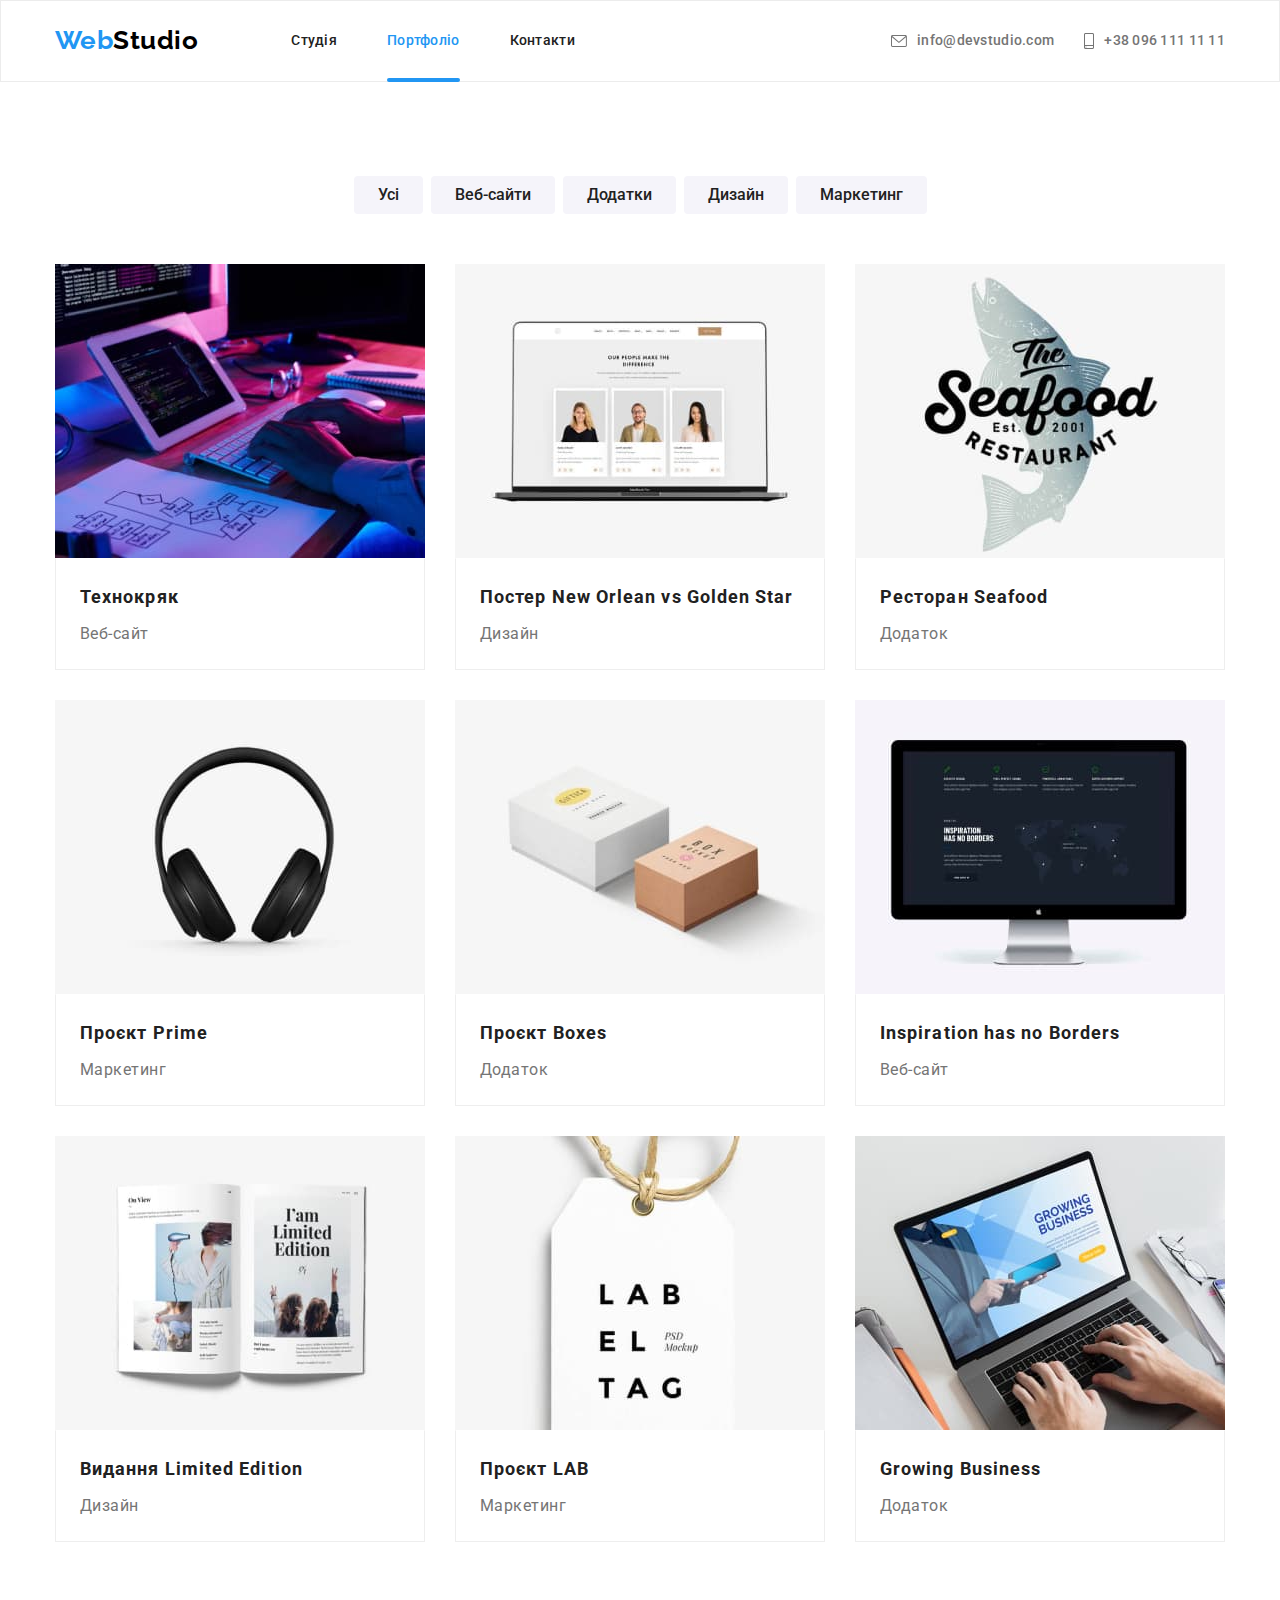
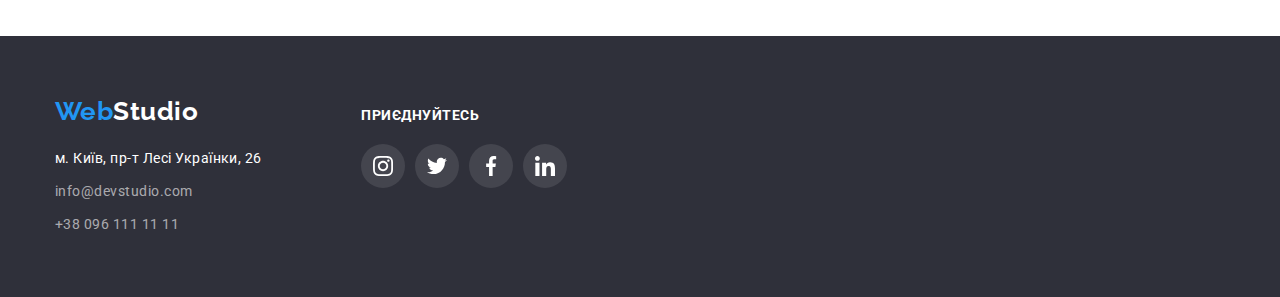
==== portfolio.html @ 3ee11355 "Вихідні дані" ====
<!DOCTYPE html>
<html lang="uk">
<head>
    <meta charset="UTF-8">
    <meta http-equiv="X-UA-Compatible" content="IE=edge">
    <meta name="viewport" content="width=device-width, initial-scale=1.0">
    <title>Document</title>
    <link rel="preconnect" href="https://fonts.googleapis.com">
    <link rel="preconnect" href="https://fonts.gstatic.com" crossorigin>
    <link href="https://fonts.googleapis.com/css2?family=Raleway:wght@700&family=Roboto:wght@400;500;700;900&display=swap"rel="stylesheet">
    <link rel="stylesheet" href="https://cdnjs.cloudflare.com/ajax/libs/modern-normalize/1.1.0/modern-normalize.min.css">
    <link rel="stylesheet" href="./css/common.css">
    <link rel="stylesheet" href="./css/styles.css">
</head>
<body>
    <header class="page-header"> 
        <div class="container main-nav">
            <nav class="nav">
                <a class="logo" href="./index.html">Web<samp class="logo-link">Studio</samp></a>

                <ul class="site-nav list">
                    <li class="item"><a href="./index.html" class="link link-nav">Студія</a></li>
                    <li class="item"><a href="./portfolio.html" class="link link-nav current">Портфоліо</a></li>
                    <li class="item"><a href="" class="link link-nav">Контакти</a></li>          
                </ul>
            </nav>

            <ul class="mail-tel list">
                <li class="item">
                    <a href="mailto:info@devstudio.com" class="link mail">
                        <svg class="mail-icon" width="16" height="12">
                            <use href="./images/icons.svg#envelope"></use>
                        </svg>
                    info@devstudio.com</a>
                </li>
                <li class="item">
                    <a href="tel:+380961111111" class="link mail">
                        <svg class="mail-icon" width="10" height="16">
                            <use href="./images/icons.svg#smartphone"></use>
                        </svg>
                    +38 096 111 11 11</a>
                </li>
            </ul>
        </div>
    </header>

    <main>
        <section class="section container">
            <h1 class="none">Фільтир</h1>
            <ul class="filter list">
                <li class="item"><button class="button" type="button">Усі</button></li>
                <li class="item"><button class="button" type="button">Веб-сайти</button></li>
                <li class="item"><button class="button" type="button">Додатки</button></li>
                <li class="item"><button class="button" type="button">Дизайн</button></li>
                <li class="item"><button class="button" type="button">Маркетинг</button></li>
            </ul>

            <ul class="portfolios-list list">
                <li class="element">
                    <a href="" class="element-link" target="_blank">
                        <div class="activ">
                            <img src="./images/work1.jpg" alt="Технокряк" width="370">
                            <p class="activ-text">Ресурс пропонує комплексні пропозиції з різним рівнем функціоналу та сервісів. Все це дозволить відвідувачу отримати
                            вичерпні відомості про компанію чи приватну особу.</p>
                        </div>
                        <div class="element-text">
                            <h2 class="title-two">Технокряк</h2>
                            <p class="text-with">Веб-сайт</p>
                        </div>
                    </a>
                </li>

                <li class="element">
                    <a href="" class="element-link" target="_blank">                    
                        <div class="activ">
                            <img src="./images/p/portfolio1.jpg" alt="Постер New Orlean vs Golden Star" width="370">
                            <p class="activ-text">Ресурс пропонує комплексні пропозиції з різним рівнем функціоналу та сервісів. Все це дозволить
                            відвідувачу отримати вичерпні відомості про компанію чи приватну особу.</p>
                        </div>
                        <div class="element-text">
                            <h2 class="title-two">Постер New Orlean vs Golden Star</h2>
                            <p class="text-with">Дизайн</p>
                        </div>
                    </a>
                </li>

                <li class="element">
                    <a href="" class="element-link" target="_blank">
                        <div class="activ">
                            <img src="./images/p/portfolio3.jpg" alt="Ресторан Seafood" width="370">
                            <p class="activ-text">Ресурс пропонує комплексні пропозиції з різним рівнем функціоналу та сервісів. Все це дозволить
                            відвідувачу отримати вичерпні відомості про компанію чи приватну особу.</p>
                        </div>
                        <div class="element-text">
                            <h2 class="title-two">Ресторан Seafood</h2>
                            <p class="text-with">Додаток</p>
                        </div>
                    </a>
                </li>

                <li class="element">
                    <a href="" class="element-link" target="_blank">
                        <div class="activ">
                            <img src="./images/p/portfolio4.jpg" alt="Проєкт Prime" width="370">
                            <p class="activ-text">Ресурс пропонує комплексні пропозиції з різним рівнем функціоналу та сервісів. Все це дозволить
                            відвідувачу отримати вичерпні відомості про компанію чи приватну особу.</p>
                        </div>
                        <div class="element-text">
                            <h2 class="title-two">Проєкт Prime</h2>
                            <p class="text-with">Маркетинг</p>
                        </div>
                    </a>
                </li>

                <li class="element">
                    <a href="" class="element-link" target="_blank">
                        <div class="activ">
                            <img src="./images/p/portfolio5.jpg" alt="Проєкт Boxes" width="370">
                            <p class="activ-text">Ресурс пропонує комплексні пропозиції з різним рівнем функціоналу та сервісів. Все це дозволить
                            відвідувачу отримати вичерпні відомості про компанію чи приватну особу.</p>
                        </div>
                        <div class="element-text">
                            <h2 class="title-two">Проєкт Boxes</h2>
                            <p class="text-with">Додаток</p>
                        </div>
                    </a>
                </li>

                <li class="element">
                    <a href="" class="element-link" target="_blank">
                        <div class="activ">
                            <img src="./images/p/portfolio6.jpg" alt="Inspiration has no Borders" width="370">
                            <p class="activ-text">Ресурс пропонує комплексні пропозиції з різним рівнем функціоналу та сервісів. Все це дозволить
                            відвідувачу отримати вичерпні відомості про компанію чи приватну особу.</p>
                        </div>
                        <div class="element-text">
                            <h2 class="title-two">Inspiration has no Borders</h2>
                            <p class="text-with">Веб-сайт</p>
                        </div>
                    </a>
                </li>

                <li class="element">
                    <a href="" class="element-link" target="_blank">
                        <div class="activ">
                            <img src="./images/p/portfolio7.jpg" alt="Видання Limited Edition" width="370">
                            <p class="activ-text">Ресурс пропонує комплексні пропозиції з різним рівнем функціоналу та сервісів. Все це дозволить
                            відвідувачу отримати вичерпні відомості про компанію чи приватну особу.</p>
                        </div>
                        <div class="element-text">
                            <h2 class="title-two">Видання Limited Edition</h2>
                            <p class="text-with">Дизайн</p>
                        </div>
                    </a>
                </li>

                <li class="element">
                    <a href="" class="element-link" target="_blank">
                        <div class="activ">
                            <img src="./images/p/portfolio8.jpg" alt="Проєкт LAB" width="370">
                            <p class="activ-text">Ресурс пропонує комплексні пропозиції з різним рівнем функціоналу та сервісів. Все це дозволить
                            відвідувачу отримати вичерпні відомості про компанію чи приватну особу.</p>
                        </div>
                        <div class="element-text">
                            <h2 class="title-two">Проєкт LAB</h2>
                            <p class="text-with">Маркетинг</p>
                        </div>
                    </a>
                </li>

                <li class="element">
                    <a href="" class="element-link" target="_blank">
                       <div class="activ">
                        <img src="./images/p/portfolio9.jpg" alt="Growing Business" width="370">
                        <p class="activ-text">Ресурс пропонує комплексні пропозиції з різним рівнем функціоналу та сервісів. Все це дозволить
                        відвідувачу отримати вичерпні відомості про компанію чи приватну особу.</p>
                       </div>
                        <div class="element-text">
                            <h2 class="title-two">Growing Business</h2>
                            <p class="text-with">Додаток</p>
                        </div>
                    </a>
                </li>
            </ul>
        </section>
    </main>

<footer class="footer">
    <div class="container footer-aside">
        <div class="footer-iten">
            <a class="logo" href="./index.html">Web<samp class="logo-footer">Studio</samp></a>

            <address class="address-team">
                <ul class="list">
                    <li class="info-maps"><a class="address maps"
                            href="https://www.google.com/maps/place/%D0%B1%D1%83%D0%BB%D1%8C%D0%B2%D0%B0%D1%80+%D0%9B%D0%B5%D1%81%D1%96+%D0%A3%D0%BA%D1%80%D0%B0%D1%97%D0%BD%D0%BA%D0%B8,+26,+%D0%9A%D0%B8%D1%97%D0%B2,+02000/@50.4266042,30.5366785,17.25z/data=!4m5!3m4!1s0x40d4cf0e033ecbe9:0x57a4dffefec77da0!8m2!3d50.4265807!4d30.5383858"
                            target="_blank" rel="noopener noreferrer">м. Київ, пр-т Лесі Українки, 26</a></li>
                    <li class="info"><a class="address" href="mailto:info@devstudio.com">info@devstudio.com</a></li>
                    <li class="info"><a class="address" href="tel:+380961111111">+38 096 111 11 11</a></li>
                </ul>
            </address>
        </div>
        <div class="join">
            <h3 class="join-text">ПРИЄДНУЙТЕСЬ</h3>
            <ul class="join-list">
                <li>
                    <a href="https://www.instagram.com/" class="socials-item changes" target="_blank">
                        <svg class="socials-icon changes" width="20" height="20">
                            <use href="./images/icons.svg#instagram"></use>
                        </svg>
                    </a>
                </li>

                <li>
                    <a href="https://twitter.com/?lang=uk" class="socials-item changes" target="_blank">
                        <svg class="socials-icon changes" width="20" height="20">
                            <use href="./images/icons.svg#twitter"></use>
                        </svg>
                    </a>
                </li>

                <li>
                    <a href="https://www.facebook.com/" class="socials-item changes" target="_blank">
                        <svg class="socials-icon changes" width="20" height="20">
                            <use href="./images/icons.svg#facebook"></use>
                        </svg>
                    </a>
                </li>

                <li>
                    <a href="https://www.linkedin.com/" class="socials-item changes" target="_blank">
                        <svg class="socials-icon changes" width="20" height="20">
                            <use href="./images/icons.svg#linkedin"></use>
                        </svg>
                    </a>
                </li>
            </ul>
        </div>

    </div>
</footer>

</body>
</html>
---- css/common.css ----
html {
    box-sizing: border-box;
}

*,
*::before,
*::after {
    box-sizing: inherit;
}

:root {
--primary-text-color: #212121;
--title-text-color: #757575;
--accnent-color: #2196F3;
--primary-white-color: #FFFFFF;
}

body {
    background-color: var(--primary-white-color);
    color: var(--title-text-color);
    font-family: 'Roboto', sans-serif;
    letter-spacing: 0.03em;
}

.list {
    padding: 0;
    margin: 0;
    list-style: none;
}

.page-header {
    border: 1px solid #ECECEC;
}

.main-nav {
    display: flex;
    align-items: center;
    padding-left: 10px;
}

.logo {
    margin-right: 93px;
    color: #2196F3;
    font-family: "Raleway", cursive;
    font-weight: 700;
    font-size: 26px;
    line-height: 1.2;
    text-decoration: none;
}

.logo-link {
    color: #000000; 
    font-family: "Raleway", cursive;
    font-weight: 700;
    font-size: 26px;
    line-height: 1.2;
    text-decoration: none;    
}

.logo-footer {
    color: #FFFFFF; 
    font-family: "Raleway", cursive;
    font-weight: 700;
    font-size: 26px;
    line-height: 1.2;
    text-decoration: none; 
}

.nav {
    display: flex;
    justify-content: center;
    align-items: center;
}

.site-nav {
    display: flex;
}
 
.item {
    position: relative;
}

.link-nav::after {
    content: "";
    position: absolute;
    left: 0;
    bottom: -1px;
    width: 100%;
    height: 4px;
    border-radius: 2px;
    background-color: var(--accnent-color);
    opacity: 0;
    transition: opacity 250ms cubic-bezier(0.4, 0, 0.2, 1);
}

.link-nav:hover::after,
.link-nav:focus::after {
    opacity: 1;
}

.current::before {
    content: "";
    position: absolute;
    left: 0;
    bottom: -1px;
    width: 100%;
    height: 4px;
    border-radius: 2px;
    background-color: var(--accnent-color);
}

.site-nav .item:not(:last-child) {
    margin-right: 50px;
}

.site-nav .link {
    display: block;
    padding-top: 32px;
    padding-bottom: 32px;
    
    color: var(--primary-text-color);
    font-weight: 500;
    font-size: 14px;
    line-height: 1.14;
    letter-spacing: 0.02em;
    text-decoration: none;
    transition: color 250ms cubic-bezier(0.4, 0, 0.2, 1);
}
    
.site-nav .link:hover, 
.site-nav .link:focus {
    color: var(--accnent-color);
}
    
.site-nav .link.current {
    color: var(--accnent-color);
}
    
.mail-tel {
    display: flex;
    margin-left: auto;
}

.mail-tel .item:not(:last-child) {
    margin-right: 30px;
}

.mail-icon {
    fill: currentColor;
    margin-right: 10px;
}

.mail {
    color: var(--title-text-color);
    font-weight: 500;
    font-size: 14px;
    line-height: 1.14;
    letter-spacing: 0.02em;
    text-decoration: none;
    display: flex;
    justify-content: center;
    align-items: center;
    transition: color 250ms cubic-bezier(0.4, 0, 0.2, 1);
}

.mail:hover,
.mail:focus {
    color: var(--accnent-color);
}
    
/* Футер */

.footer {
    background: #2F303A;
    padding-top: 60px;
    padding-bottom: 60px;
}

.footer-aside {
    display: flex;
    align-items: baseline;
}

.footer-iten {
    display: flex;
    flex-direction: column;
}

.address-team {
    display: flex;
    flex-direction: column;
}

.address {
    font-style: normal;
    font-weight: 400;
    font-size: 14px;
    line-height: 1.71;
    margin-top: 9px;
    color: rgba(255, 255, 255, 0.6);
    text-decoration: none;
    transition: color 250ms cubic-bezier(0.4, 0, 0.2, 1);
}

.address.maps {
    color: var(--primary-white-color);
}

.info-maps {
    margin-top: 20px;
}

.info {
    margin-top: 9px;
}

.address:hover,
.address:focus {
    color: var(--accnent-color);
}

.join {
    display: flex;
    flex-direction: column;
    margin-left: 70px;
}
.join-text {
    margin-bottom: 20px;
    font-weight: 700;
    font-size: 14px;
    line-height: 1.14;
    color: var(--primary-white-color);
}

.join-list {
    display: flex;
}
 
.socials-item.changes {
    background-color: rgba(255, 255, 255, 0.1);
}

.socials-icon.changes {
    fill: #FFFFFF;
}
---- css/styles.css ----
ul {
    list-style: none;
    padding: 0;
    margin: 0;
}

a {
    text-decoration: none;
    color: inherit;
}

h1,
h2,
h3,
h4,
h5,
h6 {
    margin: 0;
}

p {
    margin: 0;
}

address {
    font-style: normal;
}

button {
    font-family: inherit;
    padding: 0;
    margin: 0;
}

img {
    display: block;
    max-width: 100%;
    height: auto;
}


.container {
    width: 1200px;
    padding-left: 15px;
    padding-right: 15px;

    margin-left: auto;
    margin-right: auto;
}

.none {
    display: none;
}

/* Секція Герой */

.hero-title {
    color: var(--primary-white-color);
    font-weight: 900;
    font-size: 44px;
    line-height: 1.36;
    letter-spacing: 0.06em;
    text-transform: uppercase;
    max-width: 696px;
    margin: 0 auto;
    margin-bottom: 30px;
    text-align: center;
}

.hero {
    display: block;
    background: #2F303A;
    text-align: center;
    padding-top: 200px;
    padding-bottom: 200px;
}

.overlay {
    max-width: 1600px;
    height: 600px;
    margin-left: auto;
    margin-right: auto;
    outline: 1px solid #C4C4C4;
    background-image: linear-gradient(
            to right,
            rgba(47, 48, 58, 0.4),
            rgba(47, 48, 58, 0.4)
        ),
        url(../images/hero.jpg);
    background-repeat: no-repeat;
    background-position: center;
    background-size: cover;
}

/* Параметри секцій */

.section {
    padding-top: 94px;
    padding-bottom: 94px;
}

.section.no-padding {
    padding-bottom: 0;
}

.section-title {
    margin-top: 0;
    margin-bottom: 50px;
    color: var(--primary-text-color);
    font-weight: 700;
    font-size: 36px;
    line-height: 1.17;
    text-align: center;
    
}

/* Секція Особливості */

.feature-list .title {
    margin-top: 30px;
    margin-bottom: 10px;
    color: var(--primary-text-color);
    font-weight: 700;
    font-size: 14px;
    line-height: 1.14;
}

.feature-list .text {
    margin: 0;
    font-weight: 400;
    font-size: 14px;
    line-height: 1.71;
}

.feature-list{
    display: flex;
    flex-wrap: wrap;
}

.feature {
    width: 270px;
    margin-right: 30px;
    margin-bottom: 30px;
}

.feature:nth-child(4n) {
    margin-right: 0;
}

.feature:nth-last-child(-n+4) {
    margin-bottom: 0;
}

.feature-item {
    display: flex;
    align-items: center;
    border: none;
    width: 270px;
    height: 120px;
    background-color: #F5F4FA;
}

.feature-icon {
    margin: 0 auto;
    fill: currentColor;
}

/* Секція Роботи */

.work {
    display: flex;
  } 

.item-work {
    position: relative;
    width: calc((100%-60px)/3);
    margin-right: 30px;
}

.item-work:nth-child(3n) {
    margin-right: 0;
}

.text-background {
    position: absolute;
    width: 100%;
    bottom: 0;
    font-weight: 700;
    font-size: 14px;
    line-height: 1.143;
    text-align: center;
    text-transform: uppercase;
    color: var(--primary-white-color);
    padding: 27px 0;
    background: rgba(47, 48, 58, 0.8);
}

/* Секція Команда */

.team-list .title {
    margin-top: 30px;
    margin-bottom: 0;
    font-weight: 500;
    font-size: 16px;
    line-height: 1.19;
    color: var(--primary-text-color);
    text-align: center
}

.team-list .text-two {
    margin-top: 10px;
    margin-bottom: 18px;
    font-weight: 400;
    font-size: 16px;
    line-height: 1.19;
    text-align: center

}

.team {
    background: #F5F4FA
}

.team-list {
    display: flex;
    flex-wrap: wrap;
}

.element-team {
    background: #FFFFFF;
    box-shadow: 0px 1px 3px rgba(0, 0, 0, 0.12), 0px 1px 1px rgba(0, 0, 0, 0.14), 0px 2px 1px rgba(0, 0, 0, 0.2);
    border-radius: 0px 0px 4px 4px;
    width: 270px;
    margin-right: 30px;
    margin-bottom: 30px;
}

.element-team:nth-child(4n) {
    margin-right: 0;
}

.element-team:nth-last-child(-n+4) {
    margin-bottom: 0;
}

.socials {
    display: flex;
    margin-left: 32px;
    margin-bottom: 30px;
}

.socials-item:nth-child(4n) {
    margin-right: 0;
}

.socials-item {
    width: 44px;
    height: 44px;
    margin-right: 10px;
    border: none;
    display: flex;
    align-items: center;
    justify-content: center;
    border-radius: 50%;
    color: #AFB1B8;
    transition: color 250ms cubic-bezier(0.4, 0, 0.2, 1),
    background-color 250ms cubic-bezier(0.4, 0, 0.2, 1);
}

.socials-item:hover,
.socials-item:focus {
    color: var(--primary-white-color);
    background-color: var(--accnent-color);
}

.socials-icon {
    fill: currentColor;
}

/* Кнопки */

.button-primaru {
    display: inline-block;
    border: 1px solid transparent;
    padding-top: 8px;
    padding-bottom: 8px;
    min-width: 216px;

    color: var(--primary-white-color);
    background: #2196F3;
    box-shadow: 0px 4px 4px rgba(0, 0, 0, 0.15);
    font-weight: 700;
    font-size: 16px;
    line-height: 1.875;
    letter-spacing: 0.06em;
    border-radius: 4px;
    text-align: center;
    cursor: pointer;
    transition: background 250ms cubic-bezier(0.4, 0, 0.2, 1),
    box-shadow 250ms cubic-bezier(0.4, 0, 0.2, 1);
}

.button-primaru:hover,
.button-primaru:focus {
    background: #188CE8;
    box-shadow: 0px 4px 4px rgba(0, 0, 0, 0.15);
}

.button {
    font-family: 'Roboto', sans-serif;
    display: inline-block;
    padding-top: 5px;
    padding-bottom: 5px;
    padding-left: 23px;
    padding-right: 23px;
    color: var(--primary-text-color);
    background-color: #F5F4FA;
    font-weight: 500;
    font-size: 16px;
    line-height: 1.625;
    border-radius: 4px;
    border: 1px solid transparent;
    text-decoration: none;
    cursor: pointer;
    transition: color 250ms cubic-bezier(0.4, 0, 0.2, 1),
    background-color 250ms cubic-bezier(0.4, 0, 0.2, 1),
    box-shadow 250ms cubic-bezier(0.4, 0, 0.2, 1);
}

.button:hover,
.button:focus {
    color: var(--primary-white-color);
    background-color:var(--accnent-color);
    box-shadow: 0px 3px 1px rgba(0, 0, 0, 0.1), 0px 1px 2px rgba(0, 0, 0, 0.08), 0px 2px 2px rgba(0, 0, 0, 0.12);
}


/* Постійні клієнти */

.clients {
    display: flex;
    padding: 0;
    margin: 0 auto;
    list-style: none;
}

.customers {
    display: flex;
    width: 170px;
    height: 92px;
    margin-right: 30px;
}

.customers:nth-child(6n) {
    margin-right: 0;
}

.clients-item {
    width: 100%;
    display: flex;
    align-items: center;
    justify-content: center;
    border: 1px solid #AFB1B8;
    border-radius: 4px;
    color: #AFB1B8;
    transition: border 250ms cubic-bezier(0.4, 0, 0.2, 1),
    color 250ms cubic-bezier(0.4, 0, 0.2, 1);
}

.clients-item:hover,
.clients-item:focus {
    border: 1px solid var(--accnent-color);
    color: var(--accnent-color);
}

.clients-icon {
    fill: currentColor;
}

/* Фільтер */

.filter {
    display: flex;
    justify-content: center;
    margin-bottom: 50px;
}

.filter .item:not(:last-child) {
    margin-right: 8px;
}

/* Портфоліо */

.portfolios-list .title-two {
    margin-top: 20px;
    margin-bottom: 0;
    margin-left: 24px;
    color:var(--primary-text-color);
    font-weight: 700;
    font-size: 18px;
    line-height: 2; 
    letter-spacing: 0.06em;
}

.portfolios-list .text-with {
    margin-top: 4px;
    margin-bottom: 20px;
    margin-left: 24px;
    font-weight: 400;
    font-size: 16px;
    line-height: 1.875;
}

.portfolios-list{
    display: flex;
    flex-wrap: wrap;
}

.element {
    width: 370px;
    margin-right: 30px;
    margin-bottom: 30px;
}

.element:nth-child(3n) {
    margin-right: 0;
}

.element:nth-last-child(-n+3) {
    margin-bottom: 0;
}

.activ {
    position: relative;
    overflow: hidden;
}

.activ-text {
    position: absolute;
    height: 100%;
    top: 0;
    left: 0;
    padding: 63px 24px;
    font-weight: 400;
    font-size: 18px;
    line-height: 1.55;
    color: var(--primary-white-color);
    display: flex;
    background: rgba(33, 150, 243, 0.9);
    transform: translateY(100%);
    transition: transform 250ms cubic-bezier(0.4, 0, 0.2, 1);
}

.element-text {
    border: 1px solid #EEEEEE;
    border-top: 1px solid transparent;
}

.element-link {
    display: block;
    transition: box-shadow 250ms cubic-bezier(0.4, 0, 0.2, 1);
}

.element-link:hover .activ-text,
.element-link:focus .activ-text {
    transform: translateY(0);
}

.element-link:hover,
.element-link:focus {
    box-shadow: 0px 1px 1px rgba(0, 0, 0, 0.12), 0px 4px 4px rgba(0, 0, 0, 0.06), 1px 4px 6px rgba(0, 0, 0, 0.16);
}

/* Модельне вікно */

.backdrop {
    position: fixed;
    top: 0;
    bottom: 0;
    left: 0;
    right: 0;
    background-color: rgba(0, 0, 0, 0.2);
    opacity: 1;
    transition: opacity 250ms cubic-bezier(0.4, 0, 0.2, 1);
}

.backdrop.is-hidden {
    opacity: 0;
    pointer-events: none;
}

.backdrop.is-hidden .modal {
    transform: translate(-50%, -50%) scale(1.1);
}

.modal {
    position: absolute;
    top: 50%;
    left: 50%;
    min-height: 581px;
    min-width: 528px;
    background-color: #FFFFFF;
    border-radius: 4px;
    transform: translate(-50%, -50%) scale(0.9);
    transition: transform 250ms cubic-bezier(0.4, 0, 0.2, 1);

}

.button-modal {
    display: flex;
    justify-content: center;
    align-items: center;
    margin-left: auto;
    margin-top: 8px;
    margin-right: 8px;
    width: 30px;
    height: 30px;
    border-radius: 50%;
    border: 1px solid rgba(0, 0, 0, 0.1);
    background-color: var(--primary-white-color);
    cursor: pointer;
}

.modal-close {
    fill: currentColor;
}

.button-modal:hover,
.button-modal:focus {
    color: var(--accnent-color);
}
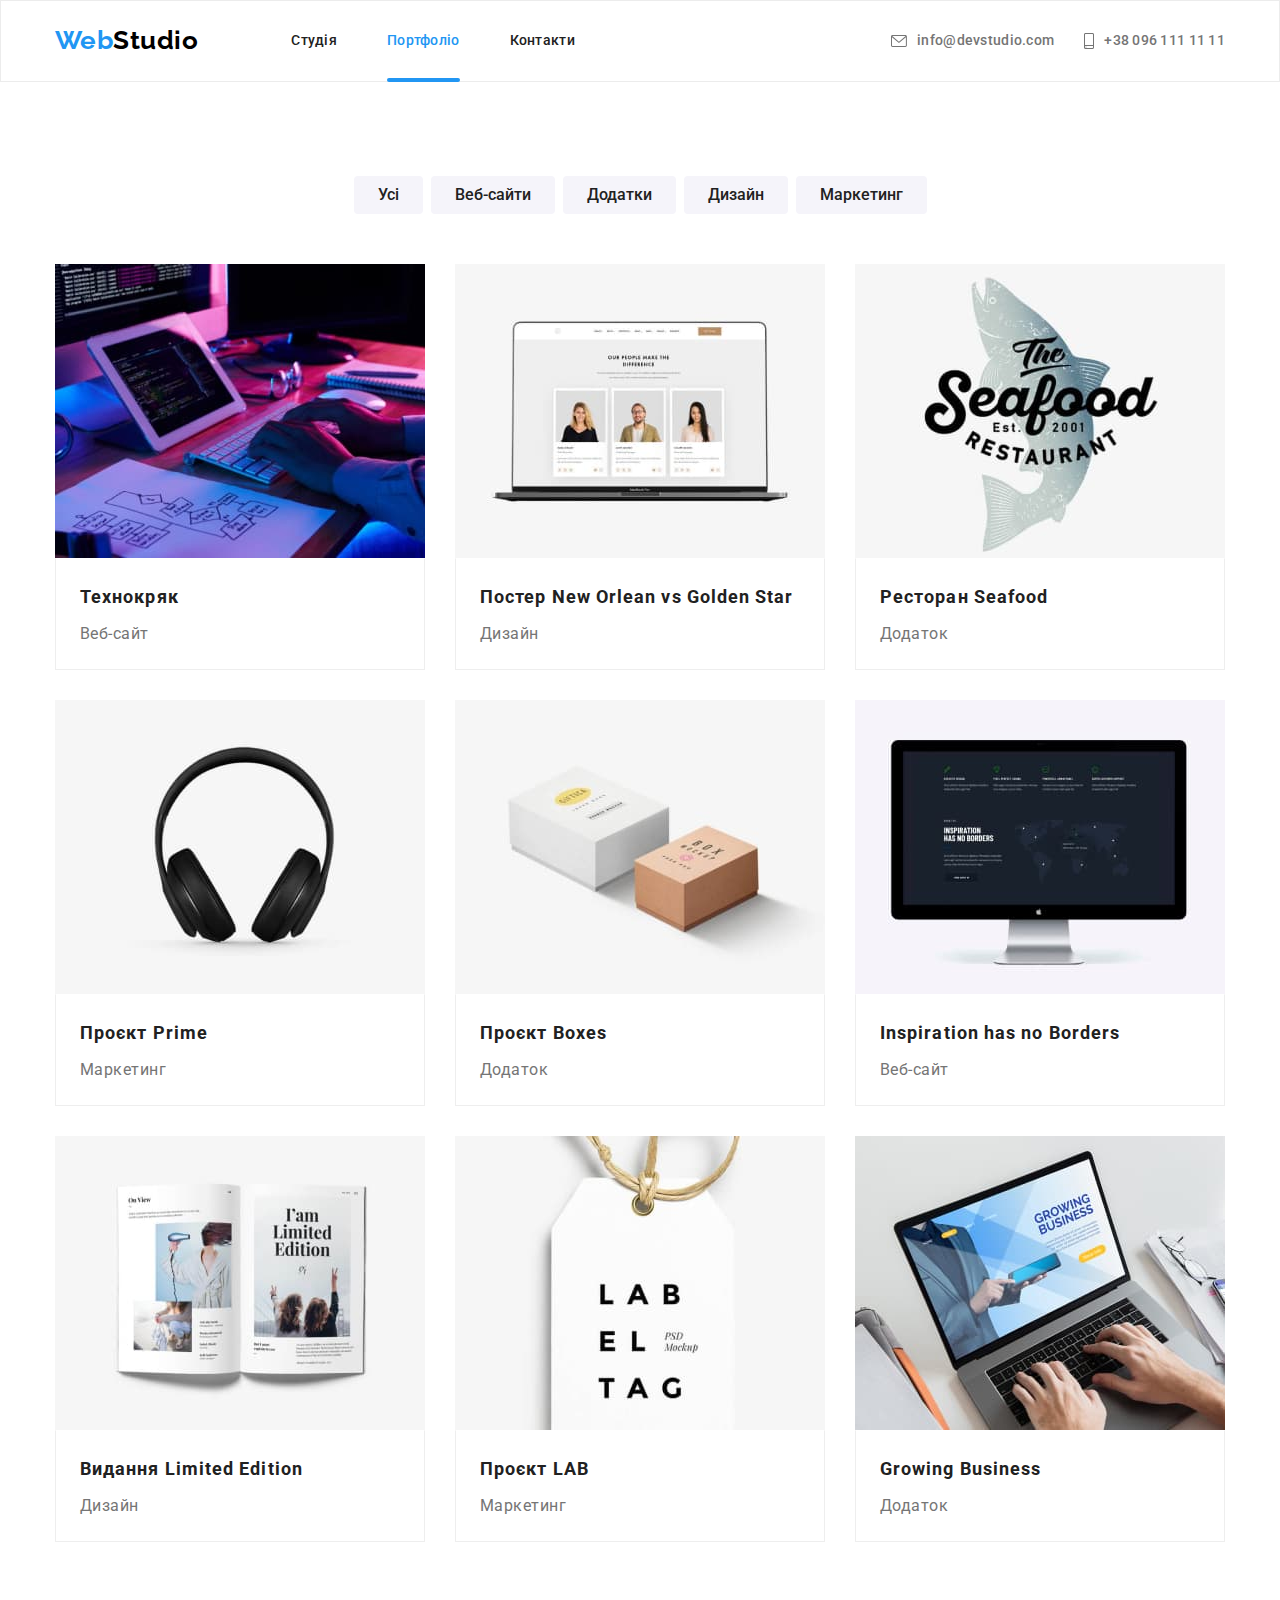
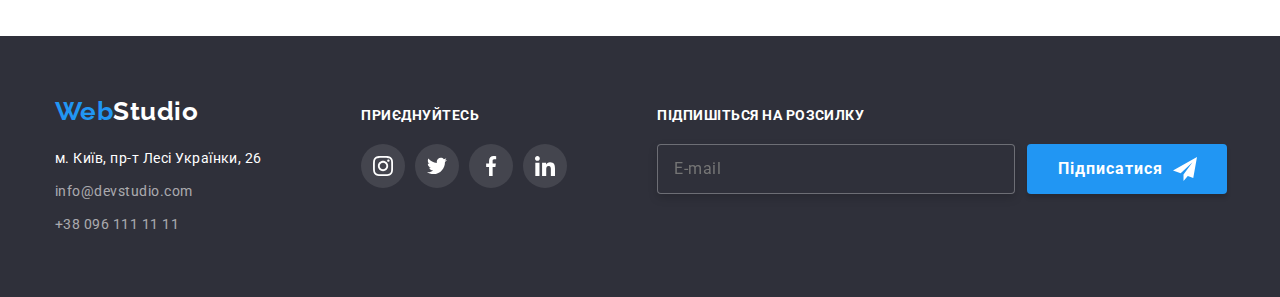
==== commit 5f3dad88: "Модельне вікно і форма" ====
--- a/portfolio.html
+++ b/portfolio.html
@@ -46,7 +46,7 @@
 
     <main>
         <section class="section container">
-            <h1 class="none">Фільтир</h1>
+            <h1 class="visually-hidden">Фільтир</h1>
             <ul class="filter list">
                 <li class="item"><button class="button" type="button">Усі</button></li>
                 <li class="item"><button class="button" type="button">Веб-сайти</button></li>
@@ -237,6 +237,20 @@
             </ul>
         </div>
 
+        <div class="subscription">
+            <h3 class="subscription-text join-text">Підпишіться на розсилку</h3>
+            <form class="subscription-form">
+                <label class="subscription-label" for="mail"></label>
+                <input class="subscription-input" type="email" name="mail" id="mail" placeholder="E-mail" required>
+        
+                <button class="button-primaru subscription" type="submit">Підписатися
+                    <svg class="button-icon" width="24" height="24">
+                        <use href="./images/icons.svg#telegram"></use>
+                    </svg>
+                </button>
+            </form>
+        </div>
+        
     </div>
 </footer>
 
--- a/css/common.css
+++ b/css/common.css
@@ -13,6 +13,9 @@
 --title-text-color: #757575;
 --accnent-color: #2196F3;
 --primary-white-color: #FFFFFF;
+
+/* кубик для анімації  */
+--cubic-time: 250ms cubic-bezier(0.4, 0, 0.2, 1);
 }
 
 body {
@@ -90,7 +93,7 @@
     border-radius: 2px;
     background-color: var(--accnent-color);
     opacity: 0;
-    transition: opacity 250ms cubic-bezier(0.4, 0, 0.2, 1);
+    transition: opacity var(--cubic-time);
 }
 
 .link-nav:hover::after,
@@ -124,7 +127,7 @@
     line-height: 1.14;
     letter-spacing: 0.02em;
     text-decoration: none;
-    transition: color 250ms cubic-bezier(0.4, 0, 0.2, 1);
+    transition: color var(--cubic-time);
 }
     
 .site-nav .link:hover, 
@@ -160,7 +163,7 @@
     display: flex;
     justify-content: center;
     align-items: center;
-    transition: color 250ms cubic-bezier(0.4, 0, 0.2, 1);
+    transition: color var(--cubic-time);
 }
 
 .mail:hover,
@@ -199,7 +202,7 @@
     margin-top: 9px;
     color: rgba(255, 255, 255, 0.6);
     text-decoration: none;
-    transition: color 250ms cubic-bezier(0.4, 0, 0.2, 1);
+    transition: color var(--cubic-time);
 }
 
 .address.maps {
@@ -229,6 +232,7 @@
     font-weight: 700;
     font-size: 14px;
     line-height: 1.14;
+    text-transform: uppercase;
     color: var(--primary-white-color);
 }
 
@@ -243,3 +247,42 @@
 .socials-icon.changes {
     fill: #FFFFFF;
 }
+
+/* Підписка на розсилку  */
+
+.subscription {
+    margin-left: 80px;
+}
+
+.subscription-text {
+    display: block;
+}
+
+.subscription-form {
+    display: flex;
+}
+
+.subscription-input {
+    display: block;
+    padding: 15px 16px;
+    width: 358px;
+    height: 50px;
+    border: 1px solid rgba(255, 255, 255, 0.3);
+    filter: drop-shadow(0px 4px 4px rgba(0, 0, 0, 0.15));
+    border-radius: 4px;
+    outline: navy;
+    transition: border-color var(--cubic-time);
+    font-size: 16px;
+    line-height: 1.25;
+    letter-spacing: 0.03em;
+    color: var(--primary-white-color);
+    background: #2F303A;
+}
+
+.subscription-input:focus {
+    border-color: var(--accnent-color);
+}
+
+.button-icon {
+    margin-left: 10px;
+}--- a/css/styles.css
+++ b/css/styles.css
@@ -48,8 +48,17 @@
     margin-right: auto;
 }
 
-.none {
-    display: none;
+.visually-hidden {
+    position: absolute;
+    white-space: nowrap;
+    width: 1px;
+    height: 1px;
+    overflow: hidden;
+    border: 0;
+    padding: 0;
+    clip: rect(0 0 0 0);
+    clip-path: inset(50%);
+    margin: -1px;
 }
 
 /* Секція Герой */
@@ -263,8 +272,8 @@
     justify-content: center;
     border-radius: 50%;
     color: #AFB1B8;
-    transition: color 250ms cubic-bezier(0.4, 0, 0.2, 1),
-    background-color 250ms cubic-bezier(0.4, 0, 0.2, 1);
+    transition: color var(--cubic-time),
+    background-color var(--cubic-time);
 }
 
 .socials-item:hover,
@@ -282,8 +291,8 @@
 .button-primaru {
     display: inline-block;
     border: 1px solid transparent;
-    padding-top: 8px;
-    padding-bottom: 8px;
+    padding-top: 9px;
+    padding-bottom: 9px;
     min-width: 216px;
 
     color: var(--primary-white-color);
@@ -296,8 +305,24 @@
     border-radius: 4px;
     text-align: center;
     cursor: pointer;
-    transition: background 250ms cubic-bezier(0.4, 0, 0.2, 1),
-    box-shadow 250ms cubic-bezier(0.4, 0, 0.2, 1);
+    transition: background var(--cubic-time),
+    box-shadow var(--cubic-time);
+}
+
+.button-primaru.submit {
+    display: block;
+    margin: 0 auto;
+    margin-top: 30px;
+    min-width: 200px;
+}
+
+.button-primaru.subscription {
+    display: flex;
+    justify-content: center;
+    align-items: center;
+    margin: 0 auto;
+    margin-left: 12px;
+    min-width: 200px;
 }
 
 .button-primaru:hover,
@@ -322,9 +347,9 @@
     border: 1px solid transparent;
     text-decoration: none;
     cursor: pointer;
-    transition: color 250ms cubic-bezier(0.4, 0, 0.2, 1),
-    background-color 250ms cubic-bezier(0.4, 0, 0.2, 1),
-    box-shadow 250ms cubic-bezier(0.4, 0, 0.2, 1);
+    transition: color var(--cubic-time),
+    background-color var(--cubic-time),
+    box-shadow var(--cubic-time);
 }
 
 .button:hover,
@@ -363,8 +388,8 @@
     border: 1px solid #AFB1B8;
     border-radius: 4px;
     color: #AFB1B8;
-    transition: border 250ms cubic-bezier(0.4, 0, 0.2, 1),
-    color 250ms cubic-bezier(0.4, 0, 0.2, 1);
+    transition: border var(--cubic-time),
+    color var(--cubic-time);
 }
 
 .clients-item:hover,
@@ -448,7 +473,7 @@
     display: flex;
     background: rgba(33, 150, 243, 0.9);
     transform: translateY(100%);
-    transition: transform 250ms cubic-bezier(0.4, 0, 0.2, 1);
+    transition: transform var(--cubic-time);
 }
 
 .element-text {
@@ -458,7 +483,7 @@
 
 .element-link {
     display: block;
-    transition: box-shadow 250ms cubic-bezier(0.4, 0, 0.2, 1);
+    transition: box-shadow var(--cubic-time);
 }
 
 .element-link:hover .activ-text,
@@ -476,56 +501,214 @@
 .backdrop {
     position: fixed;
     top: 0;
-    bottom: 0;
     left: 0;
     right: 0;
+    bottom: 0;
+    overflow-y: auto;
+    overflow-x: hidden;
+    width: 100%;
+    height: 100%;
+    z-index: 10;
     background-color: rgba(0, 0, 0, 0.2);
-    opacity: 1;
-    transition: opacity 250ms cubic-bezier(0.4, 0, 0.2, 1);
+    transition: visibility var(--cubic-time),
+    opacity var(--cubic-time);
 }
 
 .backdrop.is-hidden {
+    visibility: hidden;
     opacity: 0;
     pointer-events: none;
 }
 
-.backdrop.is-hidden .modal {
-    transform: translate(-50%, -50%) scale(1.1);
+.backdrop.is-hidden .modal-body {
+    transform: scale(1.3);
 }
 
 .modal {
-    position: absolute;
-    top: 50%;
-    left: 50%;
-    min-height: 581px;
-    min-width: 528px;
-    background-color: #FFFFFF;
-    border-radius: 4px;
-    transform: translate(-50%, -50%) scale(0.9);
-    transition: transform 250ms cubic-bezier(0.4, 0, 0.2, 1);
-
-}
-
-.button-modal {
+    min-height: 100vh;
     display: flex;
     justify-content: center;
     align-items: center;
-    margin-left: auto;
-    margin-top: 8px;
-    margin-right: 8px;
+    position: sticky;
+    width: 100%;
+}
+
+.modal-body {
+    position: relative;
+    width: 528px;
+    background-color: #FFFFFF;
+    box-shadow: 0px 1px 3px rgba(0, 0, 0, 0.12), 0px 1px 1px rgba(0, 0, 0, 0.14), 0px 2px 1px rgba(0, 0, 0, 0.2);
+    border-radius: 4px;
+    transform: scale(1);
+    transition: transform var(--cubic-time);
+}
+
+.button-close {
+    position: absolute;
+    top: 8px;
+    right: 8px;
+    padding: 0;
+    display: flex;
+    justify-content: center;
+    align-items: center;
     width: 30px;
     height: 30px;
     border-radius: 50%;
     border: 1px solid rgba(0, 0, 0, 0.1);
-    background-color: var(--primary-white-color);
+    background-color: #FFFFFF;
     cursor: pointer;
 }
 
 .modal-close {
     fill: currentColor;
-}
-
-.button-modal:hover,
-.button-modal:focus {
+    transition: color var(--cubic-time);
+}
+
+.button-close:hover,
+.button-close:focus {
     color: var(--accnent-color);
+}
+
+.form {
+    width: 100%;
+    padding: 40px;
+}
+
+.form-field {
+    position: relative;
+    display: flex;
+    flex-direction: column;
+    margin-bottom: 10px;
+}
+.form-text {
+    display: flex;
+    justify-content: center;
+    font-weight: 700;
+    font-size: 20px;
+    line-height: 23px;
+    margin-bottom: 12px;
+    color: var(--primary-text-color);
+}
+
+.label {
+    margin-bottom: 4px;
+    font-size: 12px;
+    line-height: 1.17;
+    letter-spacing: 0.01em;
+    color: #757575;
+}
+
+.input {
+    display: block;
+    padding: 12px;
+    padding-left: 42px;
+    width: 100%;
+    height: 40px;
+    border: 1px solid rgba(33, 33, 33, 0.2);
+    border-radius: 4px;
+    outline: navy;
+    transition: border-color var(--cubic-time);
+    font-size: 12px;
+    line-height: 1.17;
+    letter-spacing: 0.01em;
+    color: var(--primary-text-color);
+}
+
+.input:focus {
+    border-color: var(--accnent-color);
+}
+
+.form-icon {
+    position: absolute;
+    top: 50%;
+    left: 12px;
+    transition: fill var(--cubic-time);
+}
+
+.input:focus+.form-icon {
+    fill: var(--accnent-color);
+}
+
+.textarea {
+    height: 120px;
+    resize: none;
+    outline: navy;
+    padding: 12px 16px;
+    border: 1px solid rgba(33, 33, 33, 0.2);
+    border-radius: 4px;
+    font-size: 12px;
+    line-height: 1.17;
+    letter-spacing: 0.01em;
+    color: var(--primary-text-color);
+    transition: border-color var(--cubic-time);
+}
+
+.textarea:focus {
+    border-color: var(--accnent-color);
+}
+
+.textarea::placeholder {
+    font-size: 12px;
+    line-height: 1.17;
+    letter-spacing: 0.01em;
+    color: rgba(117, 117, 117, 0.5);
+}
+
+.check-label {
+    position: relative;
+    margin-top: 20px;
+    display: flex;
+    justify-content: center;
+    align-items: center;
+    font-family: 'Roboto';
+    font-size: 14px;
+    line-height: 2;
+    letter-spacing: 0.03em;
+    color: #757575;
+}
+
+.check-input {
+    position: absolute;
+    white-space: nowrap;
+    width: 1px;
+    height: 1px;
+    overflow: hidden;
+    border: 0;
+    padding: 0;
+    clip: rect(0 0 0 0);
+    clip-path: inset(50%);
+    margin: -1px;
+}
+
+.check-link {
+    margin-left: 5px;
+    text-decoration: underline;
+    color: var(--accnent-color);
+}
+
+.check-icon {
+    display: flex;
+    width: 16px;
+    height: 15px;
+    margin-right: 7px;
+    border-radius: 2px;
+    border: 2px solid #212121;
+    transition: background-color var(--cubic-time),
+    border-color var(--cubic-time);
+}
+
+
+.check-input:checked + .check-icon {
+    border-color: var(--accnent-color);
+    background-color: var(--accnent-color);
+    background-image: url(../images/check.svg);
+    background-size: contain;
+    background-origin: border-box;
+}
+
+.button-primaru.submit {
+    display: block;
+    margin: 0 auto;
+    margin-top: 30px;
+    min-width: 200px;
 }